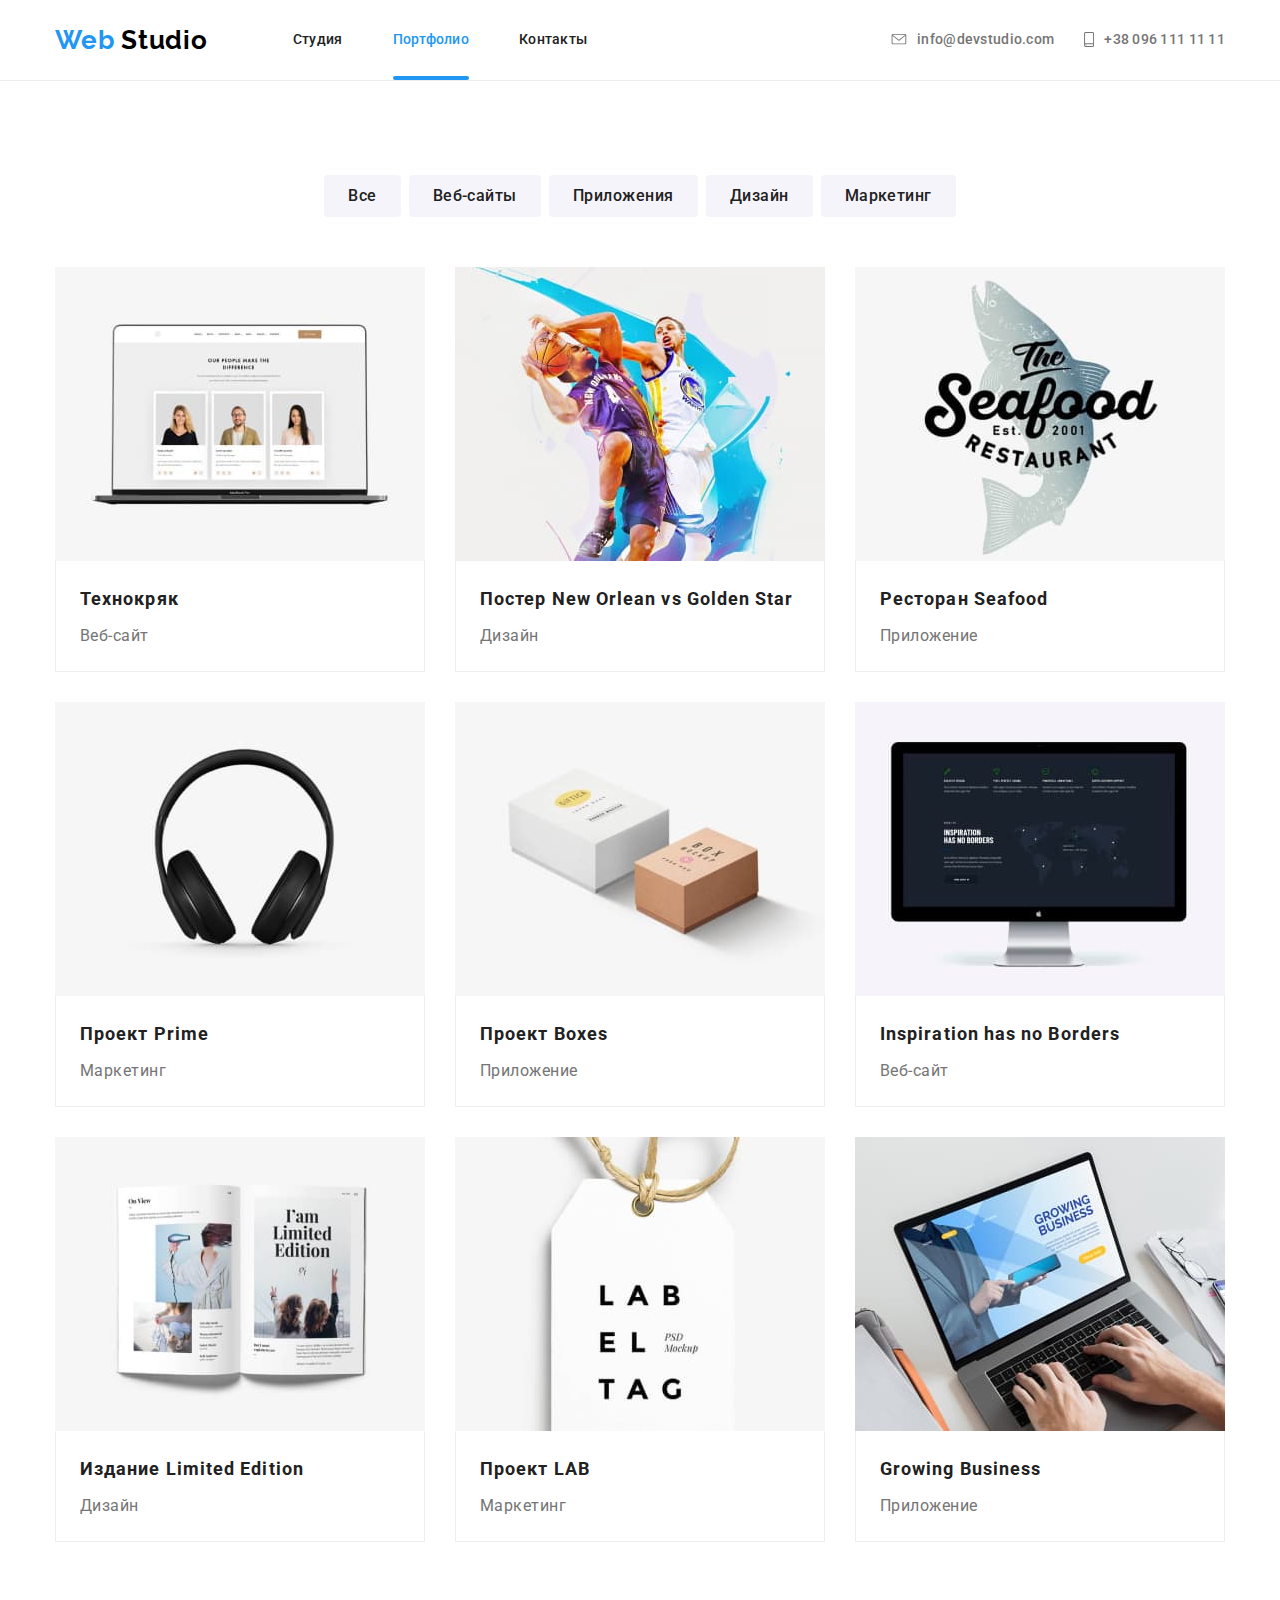
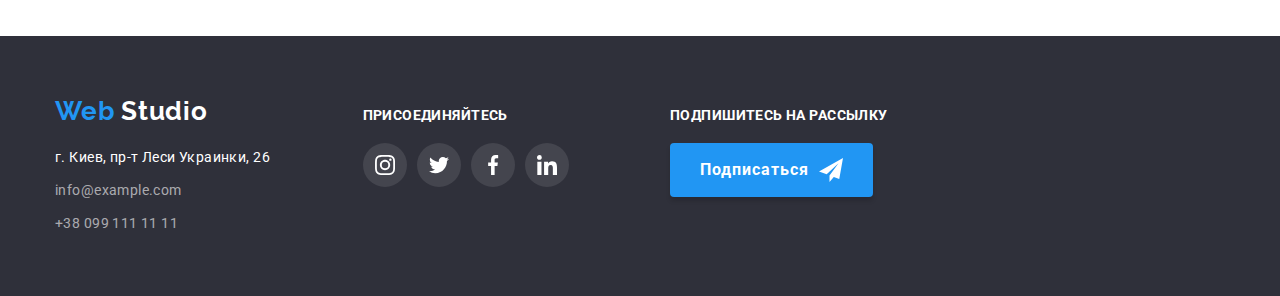
==== portfolio.html @ 9f98025a "Копирует с hw5" ====
<!DOCTYPE html>
<html lang="ru">
  <head>
    <meta charset="UTF-8" />
    <meta name="viewport" content="width=device-width, initial-scale=1.0" />
    <title>Портфолио</title>
    <link
      href="https://fonts.googleapis.com/css2?family=Roboto:wght@400;500;700;900&display=swap"
      rel="stylesheet"
    />
    <link
      rel="stylesheet"
      href="https://cdnjs.cloudflare.com/ajax/libs/modern-normalize/0.7.0/modern-normalize.min.css"
    />
    <link rel="stylesheet" href="./css/styles.css" />
  </head>

  <body>
    <!-- Шапка сайта -->
    <header class="header second-page">
      <div class="container">
        <nav class="navigation">
          <a class="logo link" id="logo" href="./index.html" lang="en">
            <span class="logo-accent">Web</span> Studio
          </a>

          <ul class="navigation-list list">
            <li class="navigation-list-item">
              <a
                class="navigation-list-item-link link"
                href="./index.html"
                target="_blank"
                rel="noreferrer noopener"
                >Студия</a
              >
            </li>
            <li class="navigation-list-item">
              <a
                class="navigation-list-item-link link current"
                href="./portfolio.html"
                target="_blank"
                rel="noreferrer noopener"
                >Портфолио</a
              >
            </li>
            <li class="navigation-list-item">
              <a
                class="navigation-list-item-link link"
                href=""
                target="_blank"
                rel="noreferrer noopener"
                >Контакты</a
              >
            </li>
          </ul>
        </nav>

        <ul class="header-address-list list">
          <li class="header-address-list-item">
            <address class="address">
              <a
                class="header-address-list-item-link link"
                href="mailto:info@devstudio.com"
                aria-label="Отправить письмо"
              >
                <svg class="icon-address envelope">
                  <use href="./images/sprite.svg#icon-envelope"></use>
                </svg>
                info@devstudio.com
              </a>
            </address>
          </li>
          <li class="header-address-list-item">
            <address class="address">
              <a
                class="header-address-list-item-link link"
                href="tel:+380961111111"
                aria-label="Позвонить"
              >
                <svg class="icon-address smartphone">
                  <use href="./images/sprite.svg#icon-smartphone"></use>
                </svg>
                +38 096 111 11 11
              </a>
            </address>
          </li>
        </ul>
      </div>
    </header>

    <main>
      <!-- Портфолио -->
      <section class="portfolio section">
        <div class="container">
          <h1 class="visually-hidden">Проекты студии</h1>
          <ul class="portfolio-list-btn list">
            <li class="portfolio-list-btn-item">
              <button class="portfolio-btn" type="button">Все</button>
            </li>
            <li class="portfolio-list-btn-item">
              <button class="portfolio-btn" type="button">Веб-сайты</button>
            </li>
            <li class="portfolio-list-btn-item">
              <button class="portfolio-btn" type="button">Приложения</button>
            </li>
            <li class="portfolio-list-btn-item">
              <button class="portfolio-btn" type="button">Дизайн</button>
            </li>
            <li class="portfolio-list-btn-item">
              <button class="portfolio-btn" type="button">Маркетинг</button>
            </li>
          </ul>

          <ul class="portfolio-list list">
            <li class="portfolio-list-item">
              <a
                class="portfolio-list-item-link link"
                href=""
                target="_blank"
                rel="noreferrer noopener"
              >
                <div class="portfolio-list-item-img-content">
                  <img
                    class="portfolio-list-item-img"
                    src="./images/portfolio/project-1.jpg"
                    alt="Фото людей на экране ноутбука"
                    width="370"
                    height="294"
                  />
                  <p class="portfolio-list-item-description">
                    Технокряк это современная площадка распространения
                    коронавируса. Компании используют эту платформу для
                    цифрового шпионажа и атак на защищённые сервера конкурентов.
                  </p>
                </div>
                <div class="portfolio-list-item-text-content">
                  <h2 class="portfolio-list-item-title">Технокряк</h2>
                  <p class="portfolio-list-item-name">Веб-сайт</p>
                </div>
              </a>
            </li>
            <li class="portfolio-list-item">
              <a
                class="portfolio-list-item-link link"
                href=""
                target="_blank"
                rel="noreferrer noopener"
              >
                <div class="portfolio-list-item-img-content">
                  <img
                    class="portfolio-list-item-img"
                    src="./images/portfolio/project-2.jpg"
                    alt="Два баскетболиста"
                    width="370"
                    height="294"
                  />
                  <p class="portfolio-list-item-description">
                    Технокряк это современная площадка распространения
                    коронавируса. Компании используют эту платформу для
                    цифрового шпионажа и атак на защищённые сервера конкурентов.
                  </p>
                </div>
                <div class="portfolio-list-item-text-content">
                  <h2 class="portfolio-list-item-title">
                    Постер <span lang="en">New Orlean vs Golden Star</span>
                  </h2>
                  <p class="portfolio-list-item-name">Дизайн</p>
                </div>
              </a>
            </li>
            <li class="portfolio-list-item">
              <a
                class="portfolio-list-item-link link"
                href=""
                target="_blank"
                rel="noreferrer noopener"
              >
                <div class="portfolio-list-item-img-content">
                  <img
                    class="portfolio-list-item-img"
                    src="./images/portfolio/project-3.jpg"
                    alt="Рыба с надписью"
                    width="370"
                    height="294"
                  />
                  <p class="portfolio-list-item-description">
                    Технокряк это современная площадка распространения
                    коронавируса. Компании используют эту платформу для
                    цифрового шпионажа и атак на защищённые сервера конкурентов.
                  </p>
                </div>
                <div class="portfolio-list-item-text-content">
                  <h2 class="portfolio-list-item-title">
                    Ресторан <span lang="en">Seafood</span>
                  </h2>
                  <p class="portfolio-list-item-name">Приложение</p>
                </div>
              </a>
            </li>
            <li class="portfolio-list-item">
              <a
                class="portfolio-list-item-link link"
                href=""
                target="_blank"
                rel="noreferrer noopener"
              >
                <div class="portfolio-list-item-img-content">
                  <img
                    class="portfolio-list-item-img"
                    src="./images/portfolio/project-4.jpg"
                    alt="Наушники"
                    width="370"
                    height="294"
                  />
                  <p class="portfolio-list-item-description">
                    Технокряк это современная площадка распространения
                    коронавируса. Компании используют эту платформу для
                    цифрового шпионажа и атак на защищённые сервера конкурентов.
                  </p>
                </div>
                <div class="portfolio-list-item-text-content">
                  <h2 class="portfolio-list-item-title">
                    Проект <span lang="en">Prime</span>
                  </h2>
                  <p class="portfolio-list-item-name">Маркетинг</p>
                </div>
              </a>
            </li>
            <li class="portfolio-list-item">
              <a
                class="portfolio-list-item-link link"
                href=""
                target="_blank"
                rel="noreferrer noopener"
              >
                <div class="portfolio-list-item-img-content">
                  <img
                    class="portfolio-list-item-img"
                    src="./images/portfolio/project-5.jpg"
                    alt="Две коробки"
                    width="370"
                    height="294"
                  />
                  <p class="portfolio-list-item-description">
                    Технокряк это современная площадка распространения
                    коронавируса. Компании используют эту платформу для
                    цифрового шпионажа и атак на защищённые сервера конкурентов.
                  </p>
                </div>
                <div class="portfolio-list-item-text-content">
                  <h2 class="portfolio-list-item-title">
                    Проект <span lang="en">Boxes</span>
                  </h2>
                  <p class="portfolio-list-item-name">Приложение</p>
                </div>
              </a>
            </li>
            <li class="portfolio-list-item">
              <a
                class="portfolio-list-item-link link"
                href=""
                target="_blank"
                rel="noreferrer noopener"
              >
                <div class="portfolio-list-item-img-content">
                  <img
                    class="portfolio-list-item-img"
                    src="./images/portfolio/project-6.jpg"
                    alt="Монитор"
                    width="370"
                    height="294"
                  />
                  <p class="portfolio-list-item-description">
                    Технокряк это современная площадка распространения
                    коронавируса. Компании используют эту платформу для
                    цифрового шпионажа и атак на защищённые сервера конкурентов.
                  </p>
                </div>
                <div class="portfolio-list-item-text-content">
                  <h2 class="portfolio-list-item-title" lang="en">
                    Inspiration has no Borders
                  </h2>
                  <p class="portfolio-list-item-name">Веб-сайт</p>
                </div>
              </a>
            </li>
            <li class="portfolio-list-item">
              <a
                class="portfolio-list-item-link link"
                href=""
                target="_blank"
                rel="noreferrer noopener"
              >
                <div class="portfolio-list-item-img-content">
                  <img
                    class="portfolio-list-item-img"
                    src="./images/portfolio/project-7.jpg"
                    alt="Открытый журнал"
                    width="370"
                    height="294"
                  />
                  <p class="portfolio-list-item-description">
                    Технокряк это современная площадка распространения
                    коронавируса. Компании используют эту платформу для
                    цифрового шпионажа и атак на защищённые сервера конкурентов.
                  </p>
                </div>
                <div class="portfolio-list-item-text-content">
                  <h2 class="portfolio-list-item-title">
                    Издание <span lang="en">Limited Edition</span>
                  </h2>
                  <p class="portfolio-list-item-name">Дизайн</p>
                </div>
              </a>
            </li>
            <li class="portfolio-list-item">
              <a
                class="portfolio-list-item-link link"
                href=""
                target="_blank"
                rel="noreferrer noopener"
              >
                <div class="portfolio-list-item-img-content">
                  <img
                    class="portfolio-list-item-img"
                    src="./images/portfolio/project-8.jpg"
                    alt="Этикетка от одежды"
                    width="370"
                    height="294"
                  />
                  <p class="portfolio-list-item-description">
                    Технокряк это современная площадка распространения
                    коронавируса. Компании используют эту платформу для
                    цифрового шпионажа и атак на защищённые сервера конкурентов.
                  </p>
                </div>
                <div class="portfolio-list-item-text-content">
                  <h2 class="portfolio-list-item-title">
                    Проект <span lang="en">LAB</span>
                  </h2>
                  <p class="portfolio-list-item-name">Маркетинг</p>
                </div>
              </a>
            </li>
            <li class="portfolio-list-item">
              <a
                class="portfolio-list-item-link link"
                href=""
                target="_blank"
                rel="noreferrer noopener"
              >
                <div class="portfolio-list-item-img-content">
                  <img
                    class="portfolio-list-item-img"
                    src="./images/portfolio/project-9.jpg"
                    alt="Человек печатает на ноутбуке"
                    width="370"
                    height="294"
                  />
                  <p class="portfolio-list-item-description">
                    Технокряк это современная площадка распространения
                    коронавируса. Компании используют эту платформу для
                    цифрового шпионажа и атак на защищённые сервера конкурентов.
                  </p>
                </div>
                <div class="portfolio-list-item-text-content">
                  <h2 class="portfolio-list-item-title" lang="en">
                    Growing Business
                  </h2>
                  <p class="portfolio-list-item-name">Приложение</p>
                </div>
              </a>
            </li>
          </ul>
        </div>
      </section>
    </main>

    <!-- Подвал -->
    <footer class="footer">
      <div class="container">
        <div class="footer-address-container holder">
          <a class="logo inverse link" href="#logo" lang="en">
            <span class="logo-accent">Web</span> Studio
          </a>
          <ul class="footer-address-list list">
            <li class="footer-address-list-item">
              <address class="address">
                <a
                  class="footer-address-list-item-link location link"
                  href="https://goo.gl/maps/a66H3d7SXyRUabzh9"
                  target="_blank"
                  rel="noreferrer noopener"
                >
                  г. Киев, пр-т Леси Украинки, 26
                </a>
              </address>
            </li>
            <li class="footer-address-list-item">
              <address class="address">
                <a
                  class="footer-address-list-item-link link"
                  href="mailto:info@example.com"
                  >info@example.com</a
                >
              </address>
            </li>
            <li class="footer-address-list-item">
              <address class="address">
                <a
                  class="footer-address-list-item-link link"
                  href="tel:+380991111111"
                  >+38 099 111 11 11</a
                >
              </address>
            </li>
          </ul>
        </div>

        <div class="footer-social-list-container holder">
          <b class="text">присоединяйтесь</b>
          <ul class="social-list list">
            <li class="social-list-item">
              <a
                class="social-list-item-link link"
                href=""
                aria-label="Инстаграм"
              >
                <svg class="social-list-icon">
                  <use href="./images/sprite.svg#icon-instagram"></use>
                </svg>
              </a>
            </li>
            <li class="social-list-item">
              <a
                class="social-list-item-link link"
                href=""
                aria-label="Твиттер"
              >
                <svg class="social-list-icon">
                  <use href="./images/sprite.svg#icon-twitter"></use>
                </svg>
              </a>
            </li>
            <li class="social-list-item">
              <a
                class="social-list-item-link link"
                href=""
                aria-label="Фейсбук"
              >
                <svg class="social-list-icon">
                  <use href="./images/sprite.svg#icon-facebook"></use>
                </svg>
              </a>
            </li>
            <li class="social-list-item">
              <a
                class="social-list-item-link link"
                href=""
                aria-label="Линкедин"
              >
                <svg class="social-list-icon">
                  <use href="./images/sprite.svg#icon-linkedin"></use>
                </svg>
              </a>
            </li>
          </ul>
        </div>

        <div class="footer-form-container holder">
          <b class="text">подпишитесь на рассылку</b>
          <button class="modal-btn" type="button">
            <span class="subscribe">Подписаться</span>
            <svg class="icon-send" width="24" height="24">
              <use href="./images/sprite.svg#icon-send"></use>
            </svg>
          </button>
        </div>
      </div>
    </footer>
  </body>
</html>
---- css/styles.css ----
/* raleway-700 - latin */
@font-face {
  font-family: 'Raleway';
  font-style: normal;
  font-weight: 700;
  font-display: swap;
  src: local('Raleway Bold'), local('Raleway-Bold'),
    url('../fonts/raleway-v16-latin-700.woff2') format('woff2'),
    /* Chrome 26+, Opera 23+, Firefox 39+ */
      url('../fonts/raleway-v16-latin-700.woff') format('woff'); /* Chrome 6+, Firefox 3.6+, IE 9+, Safari 5.1+ */
}

:root {
  --main-font: 'Roboto', sans-serif;
  --secondary-font: 'Raleway', sans-serif;
  --primary-text-color: #757575;
  --secondary-text-color: #ffffff;
  --title-hero-color: #ffffff;
  --title-color: #212121;
  --navigation-color: #212121;
  --accent-color: #2196f3;
  --background-main-color: #ffffff;
  --background-secondary-color: #f5f4fa;
  --background-footer-color: #2f303a;
  --transition-timing-function: cubic-bezier(0.4, 0, 0.2, 1);
}

html {
  box-sizing: border-box;
}

*,
*::before,
*::after {
  box-sizing: inherit;
}

body {
  /* чтоб зафиксировать хедер */
  /* padding-top: 80px; */

  background-color: var(--background-main-color);
  font-family: var(--main-font);
  color: var(--primary-text-color);
}

/* Универсальные */
.link {
  display: block;
  text-decoration: none;
}
.list {
  margin: 0;
  padding: 0;
  list-style: none;
}
.address {
  font-style: normal;
}
.container {
  margin-right: auto;
  margin-left: auto;
  width: 1200px;
  padding-right: 15px;
  padding-left: 15px;
  /* outline: 2px solid turquoise; */
}
h1,
h2,
h3,
h4,
h5,
h6 {
  margin-top: 0;
  margin-bottom: 0;
}

img {
  display: block;
  max-width: 100%;
  height: auto;
}
.section {
  padding-top: 94px;
  padding-bottom: 94px;
}
.visually-hidden {
  position: absolute !important;
  clip: rect(1px 1px 1px 1px); /* IE6, IE7 */
  clip: rect(1px, 1px, 1px, 1px);
  padding: 0 !important;
  border: 0 !important;
  height: 1px !important;
  width: 1px !important;
  overflow: hidden;
}

/* Логотип в шапке */
.logo {
  margin-right: 85px;

  font-family: var(--secondary-font);
  font-weight: 700;
  font-size: 26px;
  line-height: 1.19;
  letter-spacing: 0.03em;
  color: #000000;

  transform: scale(1);
  transform-origin: bottom center;
  transition: transform 250ms var(--transition-timing-function),
    color 250ms var(--transition-timing-function);
}

.logo-accent {
  color: var(--accent-color);
  transition: color 250ms var(--transition-timing-function);
}
.logo:hover,
.logo:focus {
  color: var(--accent-color);

  transform: scale(1.1);
}

.logo:hover .logo-accent,
.logo:focus .logo-accent {
  color: #000000;
}

/* Шапка сайта */

/* чтоб зафиксировать хедер */
/* .header {
  position: fixed;
  top: 0;
  left: 0;
  width: 100%;
  min-height: 80px;

  background-color: inherit;
  z-index: 555;
} */

.header > .container,
.navigation,
.navigation-list {
  display: flex;
  align-items: center;
}
.navigation-list-item:not(:last-child) {
  margin-right: 50px;
}
.header-address-list-item:not(:last-child) {
  margin-right: 30px;
}
.header-address-list {
  display: flex;
  align-items: center;
  margin-left: auto;
}
.navigation-list-item .link,
.header-address-list-item .link {
  padding-top: 32px;
  padding-bottom: 32px;
}
.navigation-list-item-link,
.header-address-list-item-link {
  font-weight: 500;
  font-size: 14px;
  line-height: 1.14;
  letter-spacing: 0.02em;
  color: var(--navigation-color);

  transform: scale(1);
  transform-origin: bottom center;
  transition: transform 250ms var(--transition-timing-function),
    color 250ms var(--transition-timing-function);
}

.navigation-list-item-link:hover,
.navigation-list-item-link:focus,
.header-address-list-item-link:hover,
.header-address-list-item-link:focus {
  color: var(--accent-color);

  transform: scale(1.1);
}

.header-address-list-item-link {
  color: var(--primary-text-color);
}
.navigation-list-item-link.current {
  position: relative;
  /* padding-bottom: 0px; */

  color: var(--accent-color);
}
.navigation-list-item-link.current::after {
  content: '';
  display: block;

  position: absolute;
  bottom: 0;
  /* margin-top: 28px; */

  width: 100%;
  height: 4px;

  color: var(--accent-color);
  background-color: currentColor;
  border-radius: 2px;
}

.header-address-list-item-link {
  display: flex;
  align-items: center;
}
.icon-address {
  margin-right: 10px;
  fill: currentColor;
}
/* 2-ой способ чтоб иконка меняла цвет при наведении на ссылку */
/* .header-address-list-item-link:hover .icon-address {
  fill: var(--accent-color);
} */

.icon-address.envelope {
  width: 16px;
  height: 11px;
}
.icon-address.smartphone {
  width: 10px;
  height: 15px;
}

/* Секция Герой */
.hero {
  text-align: center;
  /* max-width: 1600px; */
  height: 600px;

  background-image: linear-gradient(
      rgba(47, 48, 58, 0.8),
      rgba(47, 48, 58, 0.8)
    ),
    url(../images/Hero.jpg);

  background-size: cover;
  background-position: center;
  background-repeat: no-repeat;
  background-color: rgba(47, 48, 58, 0.8);
}
.hero > .container {
  padding-top: 200px;
  padding-bottom: 200px;
}
.hero-title {
  margin-bottom: 30px;

  font-weight: 900;
  font-size: 44px;
  line-height: 1.36;
  letter-spacing: 0.06em;
  text-transform: uppercase;
  color: var(--title-hero-color);

  animation: zoomIn 1500ms linear;
}

@keyframes zoomIn {
  0% {
    opacity: 0;
    transform: scale3d(0.3, 0.3, 0.3);
  }
  100% {
    opacity: 1;
  }
}

.hero .modal-btn {
  padding-top: 10px;
  padding-right: 32px;
  padding-bottom: 10px;
  padding-left: 32px;

  box-shadow: 0px 4px 4px rgba(0, 0, 0, 0.15);
  border-radius: 4px;
}
.modal-btn {
  font-weight: 700;
  font-size: 16px;
  line-height: 1.87;
  text-align: center;
  letter-spacing: 0.06em;
  color: var(--secondary-text-color);
  background-color: var(--accent-color);
  cursor: pointer;
  border-color: transparent;

  transform: scale(1);
  transform-origin: bottom center;
  transition: background-color 250ms var(--transition-timing-function),
    transform 250ms var(--transition-timing-function);
}
.modal-btn:hover,
.modal-btn:focus {
  background-color: #188ce8;
  transform: scale(1.1);
}

/* Особенности */
.features {
  padding-top: 94px;
}
.features-list {
  display: flex;
  justify-content: space-between;
}
.features-list-item {
  width: 270px;
}
.features-list-item:not(:last-child) {
  margin-right: 30px;
}
.icon-features {
  width: 70px;
  height: 70px;
}

.features-icon-box:hover .icon-features {
  animation-name: rotateIn;
  animation-duration: 1000ms;
}

@keyframes rotateIn {
  0% {
    transform: rotate3d(0, 0, 1, -200deg);
    opacity: 0;
  }
  100% {
    transform: translate3d(0, 0, 0);
    opacity: 1;
  }
}

.features-icon-box {
  padding: 25px 100px;
  margin-bottom: 30px;

  height: 120px;
  background-color: var(--background-secondary-color);
}
.features-subtitle {
  margin-bottom: 10px;

  font-weight: 700;
  font-size: 14px;
  line-height: 1.14;
  letter-spacing: 0.03em;
  text-transform: uppercase;
  color: var(--title-color);
}
.features-description {
  margin-top: 0;
  margin-bottom: 0;

  font-weight: 400;
  font-size: 14px;
  line-height: 1.71;
  letter-spacing: 0.03em;
}

/* Деятельность */
.activity-list {
  display: flex;
  justify-content: space-between;
}
.activity-list-item {
  position: relative;

  width: calc((100% - 60px) / 3);
}
.activity-list-item:not(:last-child) {
  margin-right: 30px;
}
.title {
  margin-bottom: 50px;

  font-weight: 700;
  font-size: 36px;
  line-height: 1.17;
  text-align: center;
  letter-spacing: 0.03em;
  color: var(--title-color);
}

.activity-list-item-description {
  position: absolute;
  bottom: 0;
  width: 100%;
  /* right: 0;
  left: 0; */

  margin-top: 0;
  margin-bottom: 0;
  padding-top: 27px;
  padding-bottom: 27px;

  font-weight: 700;
  font-size: 14px;
  line-height: 1.14;
  text-align: center;
  letter-spacing: 0.03em;
  text-transform: uppercase;
  color: var(--secondary-text-color);
  background-color: rgba(47, 48, 58, 0.8);
}

/* Команда */

.team {
  background-color: var(--background-secondary-color);
}
.team-list {
  display: flex;
  justify-content: space-between;
}
.team-list-item {
  background-color: var(--background-main-color);
  box-shadow: 0px 2px 1px rgba(0, 0, 0, 0.2), 0px 1px 1px rgba(0, 0, 0, 0.14),
    0px 1px 3px rgba(0, 0, 0, 0.12);
}
.team-list-item:not(:last-child) {
  margin-right: 30px;
}
.team-list-item-info {
  padding-top: 30px;
  padding-right: 32px;
  padding-bottom: 24px;
  padding-left: 32px;

  overflow: hidden;
}

.team-list-item-name {
  margin-bottom: 10px;
}

.team-list-item:hover .team-list-item-name {
  animation: fadeInLeft 1000ms;
}

.team-list-item:hover .team-list-item-position {
  animation: fadeInRight 1000ms;
}

@keyframes fadeInLeft {
  0% {
    opacity: 0;
    transform: translate3d(-100%, 0, 0);
  }
  100% {
    opacity: 1;
    transform: translate3d(0, 0, 0);
  }
}

@keyframes fadeInRight {
  0% {
    opacity: 0;
    transform: translate3d(100%, 0, 0);
  }
  100% {
    opacity: 1;
    transform: translate3d(0, 0, 0);
  }
}

.team-list-item-name,
.team-list-item-position {
  font-weight: 500;
  font-size: 16px;
  line-height: 1.19;
  text-align: center;
  letter-spacing: 0.03em;
  color: var(--title-color);
}
.team-list-item-position {
  margin-top: 0;
  margin-bottom: 16px;

  font-weight: 400;
  color: var(--primary-text-color);
}

.social-list {
  display: flex;
  justify-content: space-between;
}
.social-list-item:not(:last-child) {
  margin-right: 10px;
}
.social-list-item-link {
  /* display: flex;
  justify-content: center;
  align-items: center; */
  padding: 12px;
  width: 44px;
  height: 44px;
  color: #afb1b8;
  background-color: var(--background-main-color);
  border-radius: 50%;

  transition: background-color 250ms var(--transition-timing-function),
    color 250ms var(--transition-timing-function);
}
.social-list-item-link:hover,
.social-list-item-link:focus {
  color: #ffffff;
  background-color: var(--accent-color);
}
.social-list-icon {
  width: 20px;
  height: 20px;
  fill: currentColor;
}
.social-list-icon:hover,
.social-list-icon:focus {
  fill: currentColor;
}

/* Постоянные клиенты */
.customers-list {
  display: flex;
  justify-content: space-between;
}
.customers-list-item-link {
  display: flex;
  justify-content: center;
  align-items: center;

  border: 1px solid #afb1b8;
  border-radius: 4px;

  width: 170px;
  height: 90px;
  color: #afb1b8;

  transition: color 250ms var(--transition-timing-function),
    border 250ms var(--transition-timing-function);
}
.customers-list-item-link:hover,
.customers-list-item-link:focus {
  color: var(--accent-color);
  border: 1px solid var(--accent-color);
}

.customers-list-item:not(:last-child) {
  margin-right: 30px;
}
.icon-client-logo {
  fill: currentColor;
}
.icon-client-logo:hover,
.icon-client-logo:focus {
  fill: currentColor;
}

.customers-list-item-link:hover .icon-client-logo,
.customers-list-item-link:focus .icon-client-logo {
  animation: swing 1500ms;
  transform-origin: top center;
}

@keyframes swing {
  20% {
    transform: rotate3d(0, 0, 1, 15deg);
  }
  40% {
    transform: rotate3d(0, 0, 1, -10deg);
  }
  60% {
    transform: rotate3d(0, 0, 1, 5deg);
  }
  80% {
    transform: rotate3d(0, 0, 1, -5deg);
  }
  100% {
    transform: rotate3d(0, 0, 1, 0deg);
  }
}

/* Логотип в подвале */
.logo.inverse {
  margin-bottom: 20px;
  margin-right: 0;

  color: #ffffff;

  transform-origin: top left;
}
.logo.inverse:hover,
.logo.inverse:focus {
  color: var(--accent-color);
}
.logo.inverse:hover .logo-accent,
.logo.inverse:focus .logo-accent {
  color: #ffffff;
}

/* Подвал */
.footer {
  padding-top: 60px;
  padding-bottom: 60px;
}
.footer > .container {
  display: flex;
  justify-content: space-between;
  align-items: baseline;
}
.footer-address-container,
.footer-social-list-container {
  flex-basis: 25%;
}
.footer-form-container {
  flex-basis: 50%;
}
.footer .holder:not(:last-child) {
  margin-right: 30px;
}

.footer {
  background-color: var(--background-footer-color);
}
.footer-address-list-item:not(:last-child) {
  margin-bottom: 9px;
}
.footer-address-list-item-link {
  font-weight: 400;
  font-size: 14px;
  line-height: 1.71;
  letter-spacing: 0.03em;
  color: rgba(255, 255, 255, 0.6);

  transform: scale(1);
  transform-origin: top left;
  transition: transform 250ms var(--transition-timing-function),
    color 250ms var(--transition-timing-function);
}

.footer-address-list-item-link.location {
  color: var(--secondary-text-color);
}
.footer-address-list-item-link:hover,
.footer-address-list-item-link:focus {
  color: var(--accent-color);

  transform: scale(1.1);
}

.footer .social-list {
  width: 206px;
}
.footer-social-list-container .text,
.footer-form-container .text {
  display: block;
  margin-bottom: 20px;

  font-weight: 700;
  font-size: 14px;
  line-height: 1.14;
  letter-spacing: 0.03em;
  text-transform: uppercase;
  color: var(--secondary-text-color);
}

.footer .social-list-item-link {
  border-radius: 50%;
  background-color: rgba(255, 255, 255, 0.1);
}
.footer .social-list-item-link:hover,
.footer .social-list-item-link:focus {
  background-color: var(--accent-color);
}
.footer .social-list-icon {
  fill: #ffffff;
}

.footer .modal-btn {
  display: flex;
  align-items: center;
  padding: 10px 28px;
  box-shadow: 0px 4px 4px rgba(0, 0, 0, 0.15);
  border-radius: 4px;

  transform-origin: top left;
}
.subscribe {
  margin-right: 10px;
}
/* пробный способ вставить иконку через псевдо */
/* .subscribe::after {
  content: '';
  display: inline-block;
  background-image: url(../images/icon-send.svg);
  background-size: contain;
  background-position: center;
  background-repeat: no-repeat;
  width: 24px;
  height: 24px;
  margin-left: 10px;
  vertical-align: middle;
} */

/* Портфолио */
.header.second-page {
  border-bottom: 1px solid #ececec;
}

.portfolio-list-btn {
  display: flex;
  justify-content: center;
}
.portfolio-list-btn {
  margin-bottom: 50px;
}
.portfolio-list-btn-item:not(:last-child) {
  margin-right: 8px;
}
.portfolio-btn {
  padding-top: 6px;
  padding-right: 22px;
  padding-bottom: 6px;
  padding-left: 22px;

  font-weight: 500;
  font-size: 16px;
  line-height: 1.62;
  text-align: center;
  letter-spacing: 0.03em;
  color: var(--navigation-color);
  background-color: var(--background-secondary-color);
  border-color: transparent;
  border-radius: 4px;
  cursor: pointer;

  transform: scale(1);
  transform-origin: bottom center;
  transition: transform 250ms var(--transition-timing-function),
    color 250ms var(--transition-timing-function),
    background-color 250ms var(--transition-timing-function),
    box-shadow 250ms var(--transition-timing-function);
}
.portfolio-btn:hover,
.portfolio-btn:focus {
  color: var(--secondary-text-color);
  background-color: var(--accent-color);
  box-shadow: 0px 2px 2px rgba(0, 0, 0, 0.12), 0px 1px 2px rgba(0, 0, 0, 0.08),
    0px 3px 1px rgba(0, 0, 0, 0.1);
  transform: scale(1.1);
}

.portfolio-list {
  display: flex;
  flex-wrap: wrap;
}
.portfolio-list-item {
  width: calc((100% - 60px) / 3);
  margin-right: 30px;
  margin-bottom: 30px;

  transition: box-shadow 250ms var(--transition-timing-function);
}
.portfolio-list-item:nth-child(3n) {
  margin-right: 0;
}
.portfolio-list-item:nth-last-child(-n + 3) {
  margin-bottom: 0;
}

/* 1 альтернативный способ позиционирования работ в портфолио
.portfolio-list-item {
  width: 370px;
  margin-right: 30px;
  margin-bottom: 30px;
}
.portfolio-list-item:nth-child(3n) {
  margin-right: 0;
}
.portfolio-list-item:nth-last-child(-n + 3) {
  margin-bottom: 0;
} */

/* 2 альтернативный способ позиционирования работ в портфолио 
.portfolio-list-item {
  width: 370px;
}
.portfolio-list-item:not(:nth-child(3n)) {
  margin-right: 30px;
}
.portfolio-list-item:not(:nth-last-child(-n + 3)) {
  margin-bottom: 30px;
} */

.portfolio-list-item-img-content {
  position: relative;

  overflow: hidden;
}

.portfolio-list-item-text-content {
  padding: 20px 24px;
  border-right: 1px solid #eeeeee;
  border-bottom: 1px solid #eeeeee;
  border-left: 1px solid #eeeeee;
}
.portfolio-list-item-title {
  margin-bottom: 4px;

  font-weight: 700;
  font-size: 18px;
  line-height: 2;
  letter-spacing: 0.06em;
  color: var(--title-color);
}
.portfolio-list-item-name {
  margin-top: 0;
  margin-bottom: 0;

  font-weight: 400;
  font-size: 16px;
  line-height: 1.87;
  letter-spacing: 0.03em;
  color: var(--primary-text-color);
}
.portfolio-list-item-description {
  position: absolute;
  top: 100%;
  /* альтернативный вариант вместо top: 100%; и тогда изменить при ховере ниже на transform: translateY(0); */
  /* transform: translateY(100%); */
  left: 0;

  width: 100%;
  height: 100%;

  margin-top: 0;
  margin-bottom: 0;
  padding: 63px 24px;

  font-weight: 400;
  font-size: 18px;
  line-height: 1.56;
  letter-spacing: 0.03em;
  color: var(--secondary-text-color);
  background-color: rgba(33, 150, 243, 0.9);

  transition: transform 250ms var(--transition-timing-function);
}

.portfolio-list-item-link:hover .portfolio-list-item-description,
.portfolio-list-item-link:focus .portfolio-list-item-description {
  transform: translateY(-100%);
  /* альтернативный вариант transform: translateY(0); если выше указали transform: translateY(100%); */
}

.portfolio-list-item:hover,
.portfolio-list-item:focus {
  box-shadow: 1px 4px 6px rgba(0, 0, 0, 0.16), 0px 4px 4px rgba(0, 0, 0, 0.06),
    0px 1px 1px rgba(0, 0, 0, 0.12);
}

/* Raleway bold 700
Roboto medium 500
Roboto black 900
Roboto bold 700
Roboto regular 400
*/

/* +цвет основного текста #757575 */
/* +цвет заголовка и навигации #212121 */
/* +цвет текста белый #FFFFFF */
/* цвет текста логотипа #000000 */
/* +акцент #2196F3 */
/* цвет ховера кнопок #188CE8 */
/* +основной цвет фона #FFFFFF */
/* +вторичный цвет фона #F5F4FA */
/* +цвет фона в футере #2F303A */
/* цвет ссылок в футере rgba(255, 255, 255, 0.6) */
/* цвет фона в секции деятельность rgba(47, 48, 58, 0.8) */
/* цвет иконок #AFB1B8 */
/* background иконок в футере background: rgba(255, 255, 255, 0.1) */
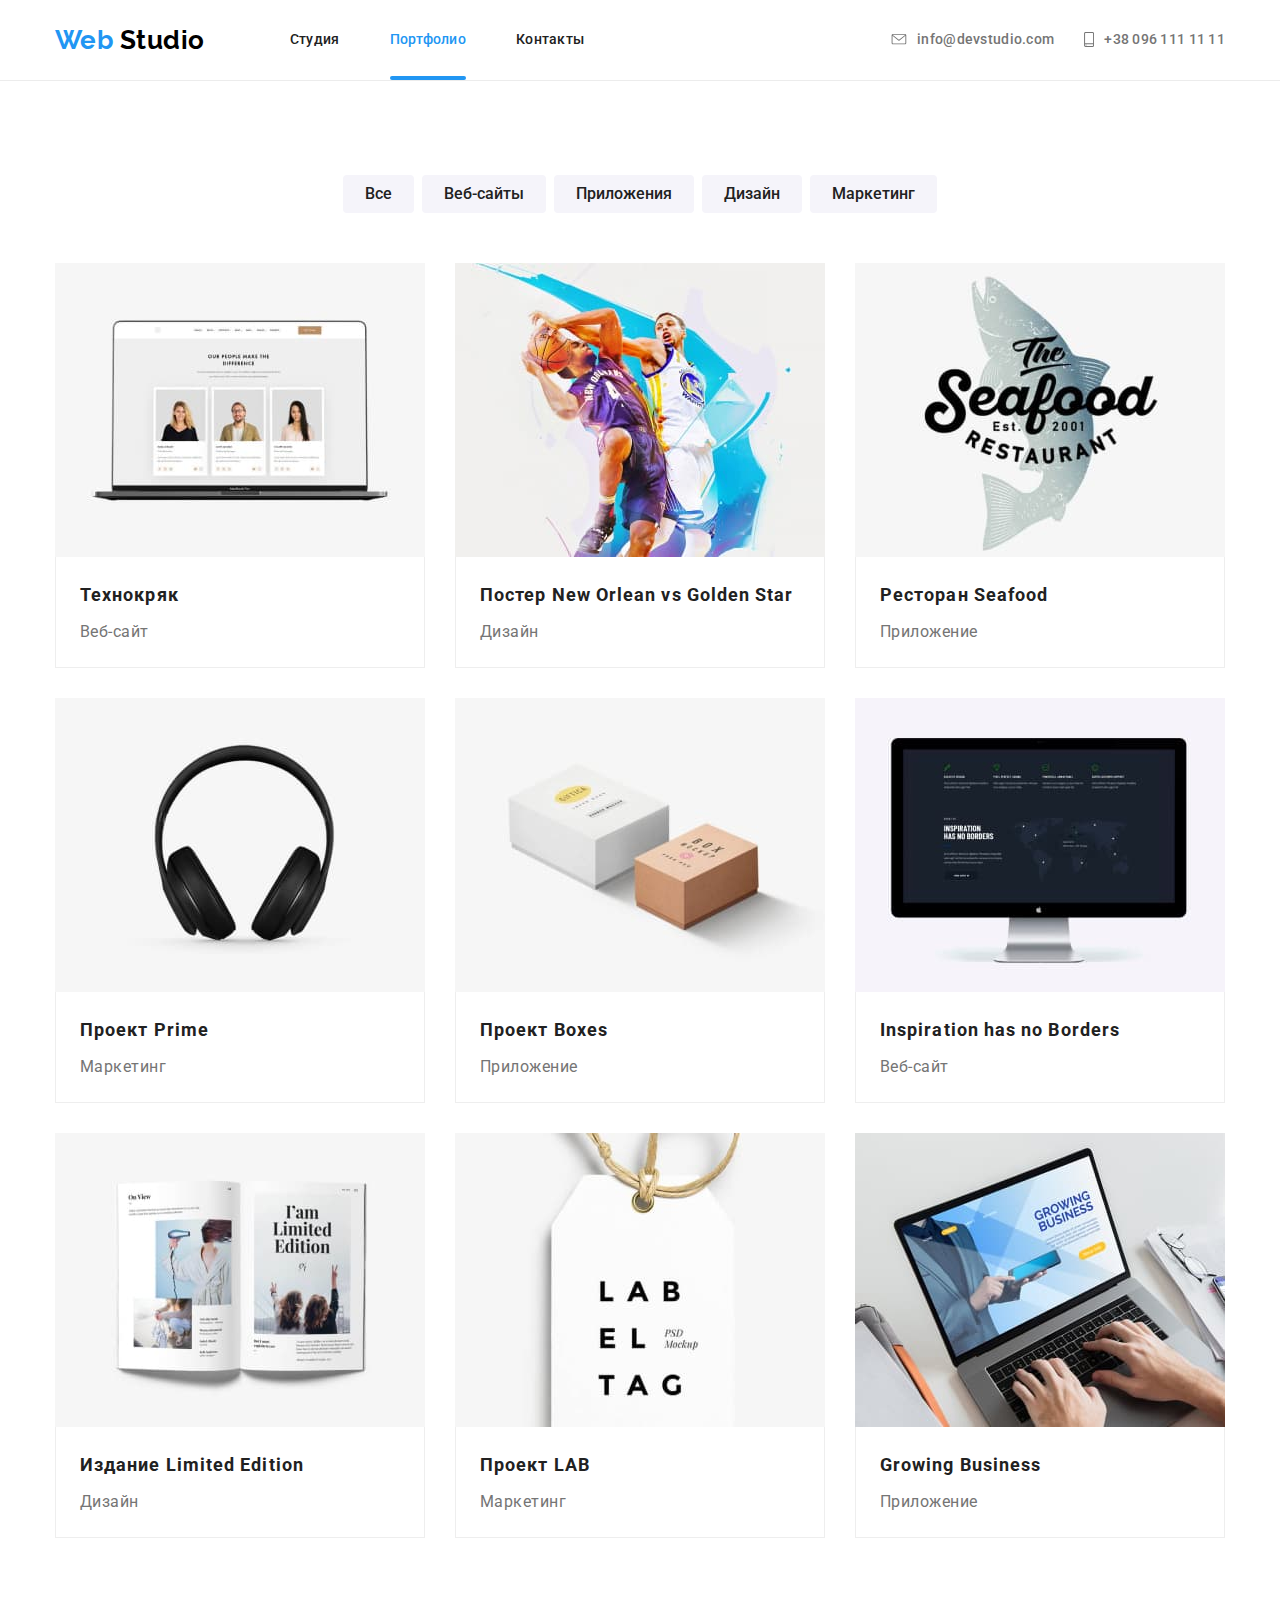
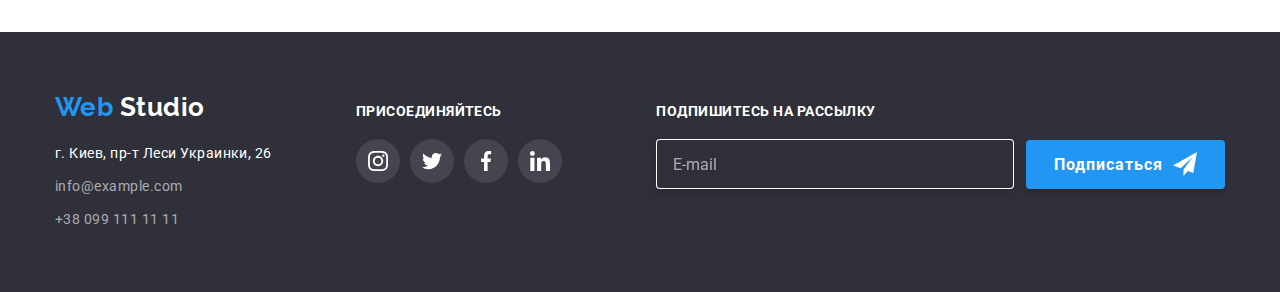
==== commit df2aff8f: "добаляет разметку модального окна" ====
--- a/portfolio.html
+++ b/portfolio.html
@@ -469,12 +469,20 @@
 
         <div class="footer-form-container holder">
           <b class="text">подпишитесь на рассылку</b>
-          <button class="modal-btn" type="button">
-            <span class="subscribe">Подписаться</span>
-            <svg class="icon-send" width="24" height="24">
-              <use href="./images/sprite.svg#icon-send"></use>
-            </svg>
-          </button>
+          <form class="footer-form">
+            <input
+              class="footer-form-input"
+              type="email"
+              name="email"
+              placeholder="E-mail"
+            />
+            <button class="modal-btn" type="submit">
+              <span class="subscribe">Подписаться</span>
+              <svg class="icon-send" width="24" height="24">
+                <use href="./images/sprite.svg#icon-send"></use>
+              </svg>
+            </button>
+          </form>
         </div>
       </div>
     </footer>
--- a/css/styles.css
+++ b/css/styles.css
@@ -41,6 +41,7 @@
 
   background-color: var(--background-main-color);
   font-family: var(--main-font);
+  letter-spacing: 0.03em;
   color: var(--primary-text-color);
 }
 
@@ -103,7 +104,6 @@
   font-weight: 700;
   font-size: 26px;
   line-height: 1.19;
-  letter-spacing: 0.03em;
   color: #000000;
 
   transform: scale(1);
@@ -279,14 +279,9 @@
 }
 
 .hero .modal-btn {
-  padding-top: 10px;
-  padding-right: 32px;
-  padding-bottom: 10px;
-  padding-left: 32px;
-
-  box-shadow: 0px 4px 4px rgba(0, 0, 0, 0.15);
-  border-radius: 4px;
-}
+  padding: 10px 32px;
+}
+
 .modal-btn {
   font-weight: 700;
   font-size: 16px;
@@ -296,7 +291,11 @@
   color: var(--secondary-text-color);
   background-color: var(--accent-color);
   cursor: pointer;
-  border-color: transparent;
+  /* border-color: transparent; */
+  border: none;
+
+  box-shadow: 0px 4px 4px rgba(0, 0, 0, 0.15);
+  border-radius: 4px;
 
   transform: scale(1);
   transform-origin: bottom center;
@@ -357,7 +356,6 @@
   font-weight: 700;
   font-size: 14px;
   line-height: 1.14;
-  letter-spacing: 0.03em;
   text-transform: uppercase;
   color: var(--title-color);
 }
@@ -368,7 +366,6 @@
   font-weight: 400;
   font-size: 14px;
   line-height: 1.71;
-  letter-spacing: 0.03em;
 }
 
 /* Деятельность */
@@ -391,7 +388,6 @@
   font-size: 36px;
   line-height: 1.17;
   text-align: center;
-  letter-spacing: 0.03em;
   color: var(--title-color);
 }
 
@@ -411,7 +407,6 @@
   font-size: 14px;
   line-height: 1.14;
   text-align: center;
-  letter-spacing: 0.03em;
   text-transform: uppercase;
   color: var(--secondary-text-color);
   background-color: rgba(47, 48, 58, 0.8);
@@ -483,7 +478,6 @@
   font-size: 16px;
   line-height: 1.19;
   text-align: center;
-  letter-spacing: 0.03em;
   color: var(--title-color);
 }
 .team-list-item-position {
@@ -640,7 +634,6 @@
   font-weight: 400;
   font-size: 14px;
   line-height: 1.71;
-  letter-spacing: 0.03em;
   color: rgba(255, 255, 255, 0.6);
 
   transform: scale(1);
@@ -670,7 +663,6 @@
   font-weight: 700;
   font-size: 14px;
   line-height: 1.14;
-  letter-spacing: 0.03em;
   text-transform: uppercase;
   color: var(--secondary-text-color);
 }
@@ -687,12 +679,58 @@
   fill: #ffffff;
 }
 
+.footer-form {
+  display: flex;
+  align-items: center;
+
+  color: #ffffff;
+}
+
+.footer-form-input {
+  margin-right: 12px;
+  padding: 15px 16px;
+
+  width: 358px;
+  height: 50px;
+
+  font-weight: 400;
+  font-size: 16px;
+  line-height: 1.25;
+
+  border: 1px solid rgba(255, 255, 255, 0.3);
+  filter: drop-shadow(0px 4px 4px rgba(0, 0, 0, 0.15));
+  border-radius: 4px;
+
+  -webkit-text-fill-color: #ffffff;
+  box-shadow: inset 0 0 0 50px var(--background-footer-color);
+  outline: none;
+
+  /* color: inherit; */
+  /* background-color: inherit; */
+
+  /* градиент в инпуте */
+  /* background-color: #b0b3ba;
+  box-shadow: inset 0 200px 200px -100px var(--background-footer-color); */
+}
+
+/* эксперементы с тенью =) */
+/* .footer-form-input:hover,
+.footer-form-input:focus {
+  box-shadow: 0 0 25px 0 var(--accent-color),
+    inset 0 200px 200px -100px var(--background-footer-color);
+
+  inset 0 0 0 50px var(--background-footer-color);
+} */
+
+.footer-form-input::placeholder {
+  -webkit-text-fill-color: rgba(255, 255, 255, 0.6);
+  color: rgba(255, 255, 255, 0.6);
+}
+
 .footer .modal-btn {
   display: flex;
   align-items: center;
   padding: 10px 28px;
-  box-shadow: 0px 4px 4px rgba(0, 0, 0, 0.15);
-  border-radius: 4px;
 
   transform-origin: top left;
 }
@@ -738,12 +776,12 @@
   font-size: 16px;
   line-height: 1.62;
   text-align: center;
-  letter-spacing: 0.03em;
   color: var(--navigation-color);
   background-color: var(--background-secondary-color);
-  border-color: transparent;
   border-radius: 4px;
   cursor: pointer;
+  /* border-color: transparent; */
+  border: none;
 
   transform: scale(1);
   transform-origin: bottom center;
@@ -831,7 +869,6 @@
   font-weight: 400;
   font-size: 16px;
   line-height: 1.87;
-  letter-spacing: 0.03em;
   color: var(--primary-text-color);
 }
 .portfolio-list-item-description {
@@ -851,7 +888,6 @@
   font-weight: 400;
   font-size: 18px;
   line-height: 1.56;
-  letter-spacing: 0.03em;
   color: var(--secondary-text-color);
   background-color: rgba(33, 150, 243, 0.9);
 
@@ -868,6 +904,251 @@
 .portfolio-list-item:focus {
   box-shadow: 1px 4px 6px rgba(0, 0, 0, 0.16), 0px 4px 4px rgba(0, 0, 0, 0.06),
     0px 1px 1px rgba(0, 0, 0, 0.12);
+}
+
+/* Модальное окно */
+.backdrop {
+  position: fixed;
+  top: 0;
+  left: 0;
+  width: 100%;
+  height: 100%;
+  background-color: rgba(0, 0, 0, 0.2);
+
+  transition: opacity 500ms var(--transition-timing-function),
+    visibility 500ms var(--transition-timing-function);
+}
+
+.backdrop.is-hidden {
+  opacity: 0;
+  visibility: hidden;
+  pointer-events: none;
+}
+
+.modal-form {
+  position: absolute;
+  top: 50%;
+  left: 50%;
+  transform: translate(-50%, -50%);
+
+  text-align: center;
+
+  /* display: flex;
+  flex-direction: column; */
+
+  padding: 40px;
+
+  width: 528px;
+  height: 581px;
+  background-color: #ffffff;
+  color: #212121;
+  box-shadow: 0px 1px 3px rgba(0, 0, 0, 0.12), 0px 1px 1px rgba(0, 0, 0, 0.14),
+    0px 2px 1px rgba(0, 0, 0, 0.2);
+  border-radius: 4px;
+
+  transition: transform 500ms var(--transition-timing-function);
+}
+
+.backdrop.is-hidden .modal-form {
+  transform: translate(-50%, 50%);
+}
+
+.modal-form-text {
+  display: block;
+  margin-bottom: 30px;
+
+  font-weight: 700;
+  font-size: 20px;
+  line-height: 1.15;
+}
+
+.modal-form-input,
+.modal-form-message {
+  padding-top: 12px;
+  padding-right: 16px;
+  padding-bottom: 12px;
+  padding-left: 42px;
+  width: 100%;
+
+  border: 1px solid rgba(33, 33, 33, 0.2);
+  border-radius: 4px;
+
+  transition: border 250ms var(--transition-timing-function);
+  cursor: pointer;
+
+  /* чтоб при автозаполнении цвет бекграунда оставался белым */
+  box-shadow: 0 0 0 1000px #ffffff inset;
+}
+
+.form-field {
+  position: relative;
+  margin-bottom: 28px;
+}
+
+.modal-form-label,
+.modal-message-label {
+  position: absolute;
+  top: 50%;
+  left: 42px;
+  transform: translateY(-50%);
+
+  font-weight: 400;
+  font-size: 14px;
+  line-height: 1.14;
+  letter-spacing: 0.01em;
+
+  color: var(--primary-text-color);
+
+  transition: transform 250ms var(--transition-timing-function),
+    color 250ms var(--transition-timing-function),
+    font-size 250ms var(--transition-timing-function),
+    line-height 250ms var(--transition-timing-function);
+}
+
+.modal-message-label {
+  top: 20px;
+  left: 16px;
+}
+
+.form-field-message {
+  position: relative;
+  margin-bottom: 20px;
+}
+
+.modal-form-message {
+  height: 120px;
+  padding-left: 16px;
+  resize: none;
+}
+
+.modal-form-input:focus,
+.modal-form-message:focus {
+  outline: none;
+  border: 1px solid var(--accent-color);
+}
+
+.modal-form-input:focus + .modal-form-label,
+.modal-form-input:not(:placeholder-shown) + .modal-form-label,
+.modal-form-message:focus + .modal-message-label,
+.modal-form-message:not(:placeholder-shown) + .modal-message-label {
+  font-size: 12px;
+  line-height: 1.17;
+
+  transform: translate(-26px, -40px);
+
+  color: var(--accent-color);
+}
+
+.modal-form-message:focus + .modal-message-label,
+.modal-form-message:not(:placeholder-shown) + .modal-message-label {
+  transform: translateY(-40px);
+}
+
+.modal-form-icon {
+  position: absolute;
+  top: 50%;
+  left: 16px;
+  transform: translateY(-50%);
+
+  width: 18px;
+  height: 18px;
+
+  fill: currentColor;
+
+  transition: fill 250ms var(--transition-timing-function);
+}
+
+.modal-form-input:focus ~ .modal-form-icon,
+.modal-form-input:not(:placeholder-shown) ~ .modal-form-icon {
+  fill: var(--accent-color);
+}
+
+.modal-form-policy-label {
+  display: flex;
+  justify-content: center;
+  align-items: center;
+
+  margin-bottom: 30px;
+  cursor: pointer;
+}
+
+.modal-form-policy-desc {
+  font-weight: 400;
+  font-size: 14px;
+  line-height: 1.71;
+
+  color: var(--primary-text-color);
+}
+
+.modal-form-policy-link {
+  color: var(--accent-color);
+}
+
+.modal-form-policy-icon-span {
+  display: flex;
+  justify-content: center;
+  align-items: center;
+
+  margin-right: 7px;
+
+  width: 16px;
+  height: 15px;
+
+  border: 2px solid #212121;
+  border-radius: 2px;
+
+  transition: background-color 250ms var(--transition-timing-function),
+    border 250ms var(--transition-timing-function);
+}
+
+.modal-form-policy-input:checked + .modal-form-policy-icon-span {
+  background-color: var(--accent-color);
+  border: 2px solid var(--accent-color);
+
+  /* 2-ой способ вставить кастомный чекбокс вместо инлайн свг(спрайт) */
+  /* background-image: url(../images/icon-check.svg);
+  background-size: contain; */
+}
+
+.modal-form-policy-icon {
+  fill: #ffffff;
+  stroke: #ffffff;
+  stroke-width: 2;
+}
+
+.button-close {
+  position: absolute;
+  top: 8px;
+  right: 8px;
+
+  display: flex;
+  padding: 6px;
+
+  width: 30px;
+  height: 30px;
+
+  background-color: var(--background-main-color);
+  border: 1px solid rgba(0, 0, 0, 0.1);
+  border-radius: 50%;
+  cursor: pointer;
+  outline: none;
+}
+
+.button-close:hover .modal-form-icon-close,
+.button-close:focus .modal-form-icon-close {
+  fill: var(--accent-color);
+}
+
+.modal-form-icon-close {
+  transition: fill 250ms var(--transition-timing-function);
+}
+
+.form-btn {
+  padding: 10px 55px;
+}
+.form-btn:hover,
+.form-btn:focus {
+  transform: scale(1);
 }
 
 /* Raleway bold 700
